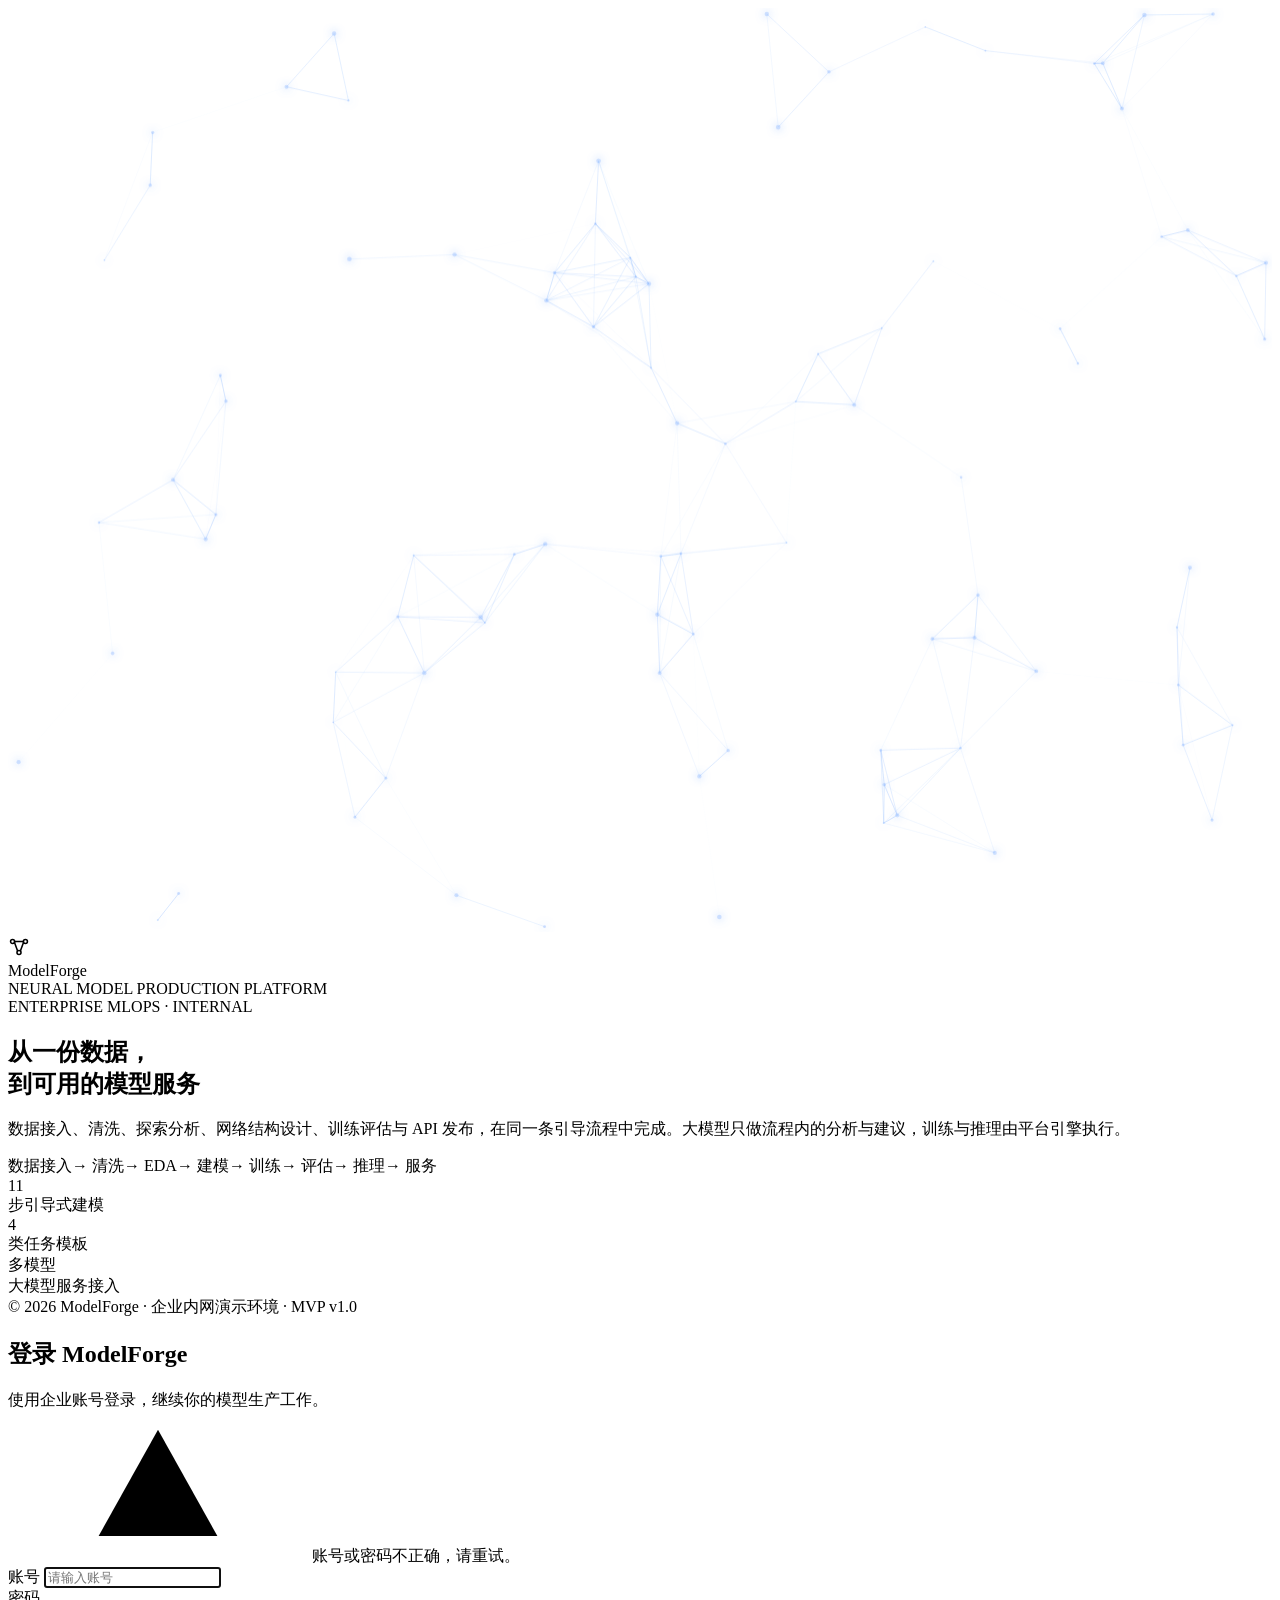
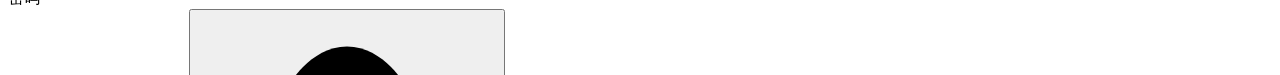
==== frontend/login.html @ 2a1d8d03 "文档按实现回填：SOP v2.0 与 Day 0–7 实测报告 - docs/SOP.md：G2 切分门已落地（split.py + 三个端点），§11 重写实现映射；   错误码对齐代码（E3003" ====
﻿<!DOCTYPE html>
<html lang="zh-CN">
<head>
<meta charset="utf-8">
<meta name="viewport" content="width=device-width, initial-scale=1">
<link rel="icon" href="data:,">
<title>登录 · ModelForge 模型生产平台</title>
<link rel="stylesheet" href="assets/styles.css?v=15">
</head>
<body>
<div class="login-page">
  <section class="login-left">
    <!-- 动态背景装饰 -->
    <div class="bg-layer">
      <canvas id="particle-canvas" aria-hidden="true"></canvas>
    </div>

    <div class="login-brand">
      <div class="mark">
        <svg width="22" height="22" viewBox="0 0 24 24" fill="none" stroke="currentColor" stroke-width="1.7" stroke-linecap="round" stroke-linejoin="round">
          <circle cx="5" cy="6" r="2.2"/><circle cx="19" cy="6" r="2.2"/><circle cx="12" cy="18" r="2.2"/>
          <path d="M7.1 7.1 10.4 16M16.9 7.1 13.6 16M7.2 6h9.6"/>
        </svg>
      </div>
      <div>
        <div class="n">ModelForge</div>
        <div class="s">NEURAL MODEL PRODUCTION PLATFORM</div>
      </div>
    </div>

    <div class="login-hero">
      <div class="eyebrow">ENTERPRISE MLOPS · INTERNAL</div>
      <h1>从一份数据，<br>到<span>可用的模型服务</span></h1>
      <p>数据接入、清洗、探索分析、网络结构设计、训练评估与 API 发布，在同一条引导流程中完成。大模型只做流程内的分析与建议，训练与推理由平台引擎执行。</p>
      <div class="login-flow">
        <span class="fi">数据接入</span><span class="fa">→</span>
        <span class="fi">清洗</span><span class="fa">→</span>
        <span class="fi">EDA</span><span class="fa">→</span>
        <span class="fi">建模</span><span class="fa">→</span>
        <span class="fi">训练</span><span class="fa">→</span>
        <span class="fi">评估</span><span class="fa">→</span>
        <span class="fi">推理</span><span class="fa">→</span>
        <span class="fi">服务</span>
      </div>
    </div>

    <div class="login-stats">
      <div><div class="sv">11</div><div class="sl">步引导式建模</div></div>
      <div><div class="sv">4</div><div class="sl">类任务模板</div></div>
      <div><div class="sv">多模型</div><div class="sl">大模型服务接入</div></div>
    </div>

    <div class="login-foot">© 2026 ModelForge · 企业内网演示环境 · MVP v1.0</div>
  </section>

  <section class="login-right">
    <div class="login-card">
      <h2>登录 ModelForge</h2>
      <div class="sub">使用企业账号登录，继续你的模型生产工作。</div>

      <div class="login-error" id="login-error">
        <svg class="icon icon-sm" aria-hidden="true"><use href="#i-alert"></use></svg>
        <span id="login-error-text">账号或密码不正确，请重试。</span>
      </div>

      <form id="login-form" autocomplete="on">
        <div class="login-field">
          <label for="login-account">账号</label>
          <input class="input" id="login-account" name="account" placeholder="请输入账号" autocomplete="username" autofocus>
        </div>
        <div class="login-field">
          <label for="login-password">密码</label>
          <div class="input-affix">
            <input class="input" id="login-password" name="password" type="password" placeholder="请输入密码" autocomplete="current-password">
            <button class="affix-btn" type="button" id="login-eye" aria-label="显示或隐藏密码">
              <svg class="icon icon-sm" aria-hidden="true"><use href="#i-eye"></use></svg>
            </button>
          </div>
        </div>
        <div class="login-row">
          <label class="check-row" style="padding:0"><input type="checkbox" id="login-remember"><span class="ct" style="font-size:11.5px">记住账号</span></label>
          <a href="javascript:void(0)" id="login-forgot">忘记密码？</a>
        </div>
        <button class="btn btn-primary btn-block login-btn" type="submit" id="login-submit">登录</button>
      </form>

      <div class="demo-box">
        <div class="dt">
          <svg class="icon icon-sm" aria-hidden="true"><use href="#i-key"></use></svg>
          演示账号
        </div>
        <div class="dd">账号 <code>admin</code> · 密码 <code>Admin@123</code><br>该账号为平台管理员。生产部署请设置 <code>NN_ADMIN_PASSWORD</code> 覆盖默认口令。</div>
      </div>

      <div class="login-legal">登录即表示你已阅读并同意平台使用规范。<br>账号与数据由平台服务端统一管理。</div>
    </div>
  </section>
</div>

<svg width="0" height="0" style="position:absolute" aria-hidden="true">
  <symbol id="i-alert" viewBox="0 0 24 24"><path d="m12 3 9.5 17H2.5L12 3Z"/><path d="M12 9v5"/><path d="M12 17.2v.1"/></symbol>
  <symbol id="i-eye" viewBox="0 0 24 24"><path d="M2.5 12S6 5.5 12 5.5 21.5 12 21.5 12 18 18.5 12 18.5 2.5 12 2.5 12Z"/><circle cx="12" cy="12" r="3"/></symbol>
  <symbol id="i-eye-off" viewBox="0 0 24 24"><path d="m3 3 18 18"/><path d="M10.6 6.2A9.8 9.8 0 0 1 12 6c6 0 9.5 6 9.5 6a17 17 0 0 1-3 3.6"/><path d="M6.2 7.5A17 17 0 0 0 2.5 12S6 18 12 18a9.7 9.7 0 0 0 4.1-.9"/><path d="M9.9 9.9a3 3 0 0 0 4.2 4.2"/></symbol>
  <symbol id="i-key" viewBox="0 0 24 24"><circle cx="8" cy="8" r="4.2"/><path d="m11 11 9 9"/><path d="m17 17 2-2"/><path d="m14 14 2-2"/></symbol>
</svg>

<script src="assets/base.js?v=15"></script>
<script src="assets/api.js?v=15"></script>
<script src="assets/login.js?v=15"></script>
<script>
(function () {
  const canvas = document.getElementById('particle-canvas');
  if (!canvas) return;
  const ctx = canvas.getContext('2d');
  const left = document.querySelector('.login-left');

  let W = 0, H = 0, dpr = Math.min(window.devicePixelRatio || 1, 2);
  let particles = [];
  const mouse = { x: null, y: null, active: false };
  const PARTICLE_COUNT = 90;
  const LINK_DIST = 150;
  const MOUSE_RADIUS = 130;

  function resize() {
    const rect = left.getBoundingClientRect();
    W = rect.width; H = rect.height;
    canvas.width = W * dpr; canvas.height = H * dpr;
    canvas.style.width = W + 'px'; canvas.style.height = H + 'px';
    ctx.setTransform(dpr, 0, 0, dpr, 0, 0);
  }

  function init() {
    particles = [];
    for (let i = 0; i < PARTICLE_COUNT; i++) {
      particles.push({
        x: Math.random() * W,
        y: Math.random() * H,
        vx: (Math.random() - 0.5) * 0.5,
        vy: (Math.random() - 0.5) * 0.5,
        r: Math.random() * 1.6 + 0.8
      });
    }
  }

  function step() {
    ctx.clearRect(0, 0, W, H);

    // 粒子 + 排斥
    for (let i = 0; i < particles.length; i++) {
      const p = particles[i];
      p.x += p.vx; p.y += p.vy;
      if (mouse.active) {
        const dx = p.x - mouse.x, dy = p.y - mouse.y;
        const d2 = dx * dx + dy * dy;
        if (d2 < MOUSE_RADIUS * MOUSE_RADIUS) {
          const d = Math.sqrt(d2) || 0.01;
          const push = (MOUSE_RADIUS - d) / MOUSE_RADIUS;
          p.vx += (dx / d) * push * 0.25;
          p.vy += (dy / d) * push * 0.25;
        }
      }
      // 阻尼
      p.vx *= 0.985; p.vy *= 0.985;
      if (Math.abs(p.vx) < 0.02) p.vx = (Math.random() - 0.5) * 0.1;
      if (Math.abs(p.vy) < 0.02) p.vy = (Math.random() - 0.5) * 0.1;
      // 边界反弹（留一点内缩）
      const pad = 6;
      if (p.x < pad) { p.x = pad; p.vx *= -1; }
      if (p.x > W - pad) { p.x = W - pad; p.vx *= -1; }
      if (p.y < pad) { p.y = pad; p.vy *= -1; }
      if (p.y > H - pad) { p.y = H - pad; p.vy *= -1; }

      ctx.beginPath();
      ctx.arc(p.x, p.y, p.r, 0, Math.PI * 2);
      ctx.fillStyle = 'rgba(200,220,255,0.9)';
      ctx.shadowColor = 'rgba(100,160,255,0.8)';
      ctx.shadowBlur = 8;
      ctx.fill();
      ctx.shadowBlur = 0;
    }

    // 连线
    ctx.lineWidth = 0.7;
    for (let i = 0; i < particles.length; i++) {
      for (let j = i + 1; j < particles.length; j++) {
        const a = particles[i], b = particles[j];
        const dx = a.x - b.x, dy = a.y - b.y;
        const d = Math.sqrt(dx * dx + dy * dy);
        if (d < LINK_DIST) {
          const alpha = (1 - d / LINK_DIST) * 0.55;
          ctx.strokeStyle = 'rgba(127,176,255,' + alpha.toFixed(3) + ')';
          ctx.beginPath();
          ctx.moveTo(a.x, a.y); ctx.lineTo(b.x, b.y);
          ctx.stroke();
        }
      }
    }

    requestAnimationFrame(step);
  }

  function onMouse(e) {
    const rect = left.getBoundingClientRect();
    mouse.x = e.clientX - rect.left;
    mouse.y = e.clientY - rect.top;
    mouse.active = true;
  }
  function onLeave() { mouse.active = false; }
  function onResize() {
    resize();
    init();
  }

  window.addEventListener('resize', onResize);
  left.addEventListener('mousemove', onMouse);
  left.addEventListener('mouseleave', onLeave);

  resize(); init(); step();
})();
</script>
</body>
</html>
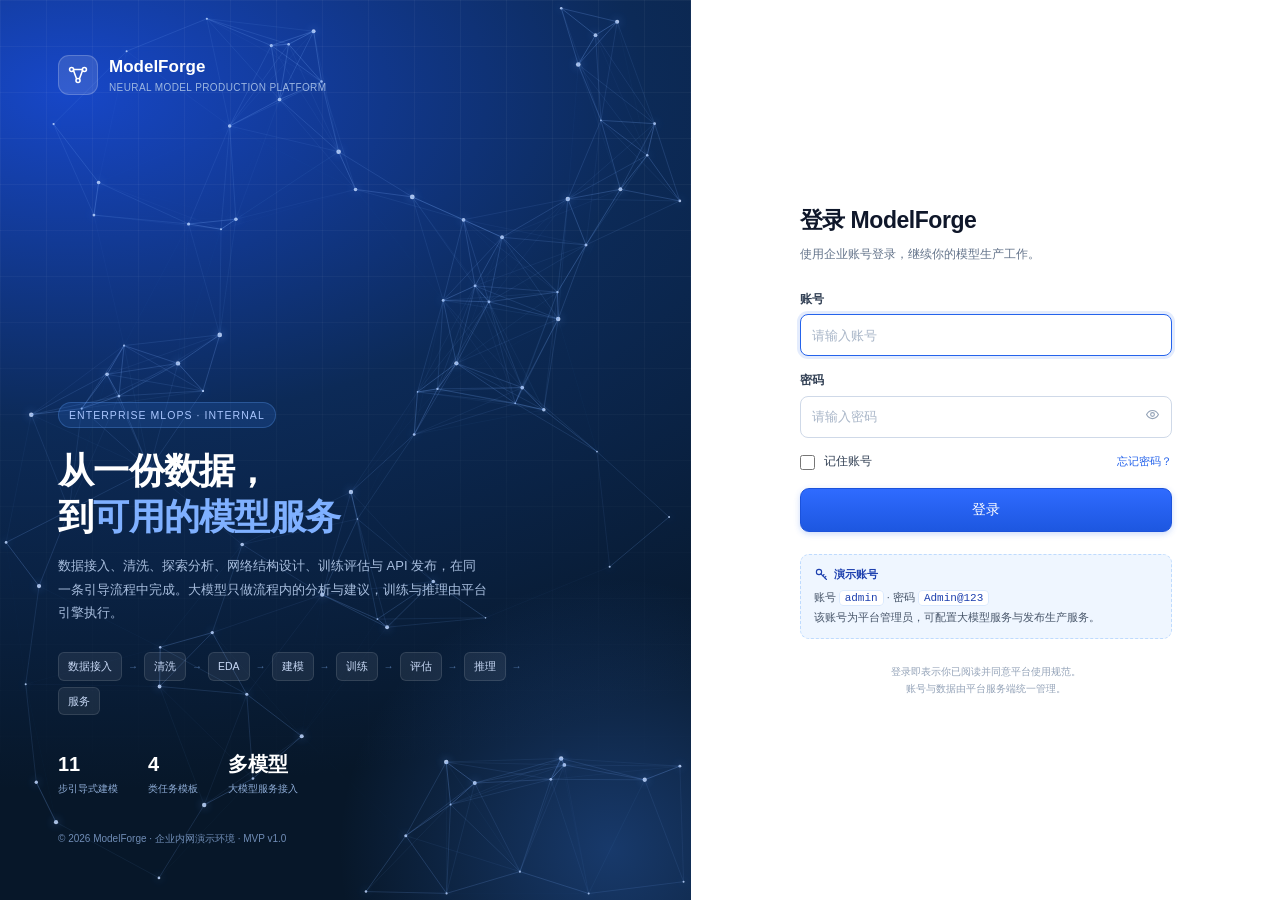
==== commit 6108916b: "ModelForge：本地模型生产平台 上传数据集 → 画像门 → 训练准入 → 切分门 → 训练 → 评估 → 发布门 → 模型包导出。 后端 FastAPI + 标准库 SQLite，前端原生 J" ====
--- a/frontend/login.html
+++ b/frontend/login.html
@@ -89,7 +89,7 @@
           <svg class="icon icon-sm" aria-hidden="true"><use href="#i-key"></use></svg>
           演示账号
         </div>
-        <div class="dd">账号 <code>admin</code> · 密码 <code>Admin@123</code><br>该账号为平台管理员。生产部署请设置 <code>NN_ADMIN_PASSWORD</code> 覆盖默认口令。</div>
+        <div class="dd">账号 <code>admin</code> · 密码 <code>Admin@123</code><br>该账号为平台管理员，可配置大模型服务与发布生产服务。</div>
       </div>
 
       <div class="login-legal">登录即表示你已阅读并同意平台使用规范。<br>账号与数据由平台服务端统一管理。</div>
--- a/frontend/assets/styles.css
+++ b/frontend/assets/styles.css
@@ -0,0 +1,959 @@
+/* =========================================================
+   ModelForge · 神经网络模型全生命周期平台
+   蓝白商务风格设计系统
+   ========================================================= */
+:root {
+  --primary: #2563eb;
+  --primary-600: #1d4ed8;
+  --primary-700: #1e40af;
+  --primary-50: #eff6ff;
+  --primary-100: #dbeafe;
+  --primary-200: #bfdbfe;
+  --navy: #0b1b33;
+  --navy-2: #102a4c;
+  --ink: #0f172a;
+  --text: #1e293b;
+  --muted: #64748b;
+  --subtle: #94a3b8;
+  --line: #e5ebf3;
+  --line-strong: #cfd9e8;
+  --bg: #f4f7fc;
+  --surface: #ffffff;
+  --surface-2: #f8fafd;
+  --success: #0f9d76;
+  --success-bg: #ecfdf5;
+  --warning: #c77a0a;
+  --warning-bg: #fffbeb;
+  --danger: #dc2626;
+  --danger-bg: #fef2f2;
+  --purple: #7c3aed;
+  --purple-bg: #f5f3ff;
+  --cyan: #0891b2;
+  --radius: 12px;
+  --radius-sm: 8px;
+  --radius-lg: 16px;
+  --shadow-sm: 0 1px 2px rgba(15, 23, 42, .04);
+  --shadow: 0 6px 20px rgba(15, 23, 42, .06);
+  --shadow-lg: 0 24px 60px rgba(15, 23, 42, .16);
+  --sidebar-w: 236px;
+  --topbar-h: 64px;
+  --mono: "SFMono-Regular", "JetBrains Mono", Consolas, "Liberation Mono", Menlo, monospace;
+}
+
+* { box-sizing: border-box; margin: 0; padding: 0; }
+html, body { height: 100%; }
+body {
+  font-family: -apple-system, BlinkMacSystemFont, "Segoe UI", "PingFang SC", "Hiragino Sans GB", "Microsoft YaHei", sans-serif;
+  background: var(--bg);
+  color: var(--text);
+  font-size: 14px;
+  line-height: 1.55;
+  -webkit-font-smoothing: antialiased;
+}
+a { color: var(--primary); text-decoration: none; }
+button, input, select, textarea { font-family: inherit; }
+button { cursor: pointer; }
+svg { display: block; }
+::selection { background: var(--primary-200); }
+::-webkit-scrollbar { width: 8px; height: 8px; }
+::-webkit-scrollbar-thumb { background: #cdd8e8; border-radius: 8px; }
+::-webkit-scrollbar-track { background: transparent; }
+
+.icon { width: 18px; height: 18px; stroke: currentColor; fill: none; stroke-width: 1.8; stroke-linecap: round; stroke-linejoin: round; flex-shrink: 0; }
+.icon-sm { width: 15px; height: 15px; }
+.icon-lg { width: 22px; height: 22px; }
+
+/* ---------- 布局 ---------- */
+.app { min-height: 100vh; }
+.sidebar {
+  position: fixed; inset: 0 auto 0 0; width: var(--sidebar-w);
+  background: #fff; border-right: 1px solid var(--line);
+  display: flex; flex-direction: column; z-index: 50;
+}
+.sidebar-brand {
+  height: var(--topbar-h); display: flex; align-items: center; gap: 10px;
+  padding: 0 18px; border-bottom: 1px solid var(--line);
+}
+.brand-mark {
+  width: 34px; height: 34px; border-radius: 9px; flex-shrink: 0;
+  background: linear-gradient(145deg, #2f6bff, #1747c8);
+  display: grid; place-items: center; color: #fff;
+  box-shadow: 0 4px 12px rgba(37, 99, 235, .3);
+}
+.brand-name { font-size: 15px; font-weight: 700; letter-spacing: -.01em; color: var(--ink); line-height: 1.2; }
+.brand-sub { font-size: 10px; color: var(--subtle); letter-spacing: .01em; }
+.org-switch {
+  margin: 12px 14px 4px; padding: 9px 10px; border: 1px solid var(--line);
+  border-radius: var(--radius-sm); display: flex; align-items: center; gap: 9px;
+  cursor: pointer; transition: .16s; background: var(--surface-2);
+}
+.org-switch:hover { border-color: var(--primary-200); background: var(--primary-50); }
+.org-avatar {
+  width: 26px; height: 26px; border-radius: 7px; background: var(--navy);
+  color: #fff; display: grid; place-items: center; font-size: 11px; font-weight: 700;
+}
+.org-name { font-size: 12px; font-weight: 600; color: var(--text); flex: 1; }
+.org-plan { font-size: 10px; color: var(--muted); }
+
+.side-nav { flex: 1; overflow-y: auto; padding: 8px 12px 12px; }
+.nav-group { margin-top: 14px; }
+.nav-group-label {
+  font-size: 10px; letter-spacing: .1em; color: var(--subtle);
+  padding: 0 10px; margin-bottom: 6px; font-weight: 600;
+}
+.nav-item {
+  display: flex; align-items: center; gap: 10px; height: 38px; padding: 0 10px;
+  border-radius: 8px; color: #475569; font-size: 13px; font-weight: 500;
+  position: relative; margin-bottom: 2px; transition: .16s;
+}
+.nav-item:hover { background: #f3f7fd; color: var(--primary-600); }
+.nav-item.active { background: var(--primary-50); color: var(--primary-600); font-weight: 600; }
+.nav-item.active::before {
+  content: ""; position: absolute; left: -12px; top: 9px; bottom: 9px;
+  width: 3px; border-radius: 0 3px 3px 0; background: var(--primary);
+}
+.nav-item .nav-badge {
+  margin-left: auto; font-size: 10px; padding: 1px 6px; border-radius: 999px;
+  background: var(--primary-100); color: var(--primary-700); font-weight: 600;
+}
+.sidebar-foot { border-top: 1px solid var(--line); padding: 12px; }
+.llm-status {
+  display: flex; align-items: center; gap: 8px; padding: 9px 10px;
+  border-radius: 8px; background: var(--surface-2); border: 1px solid var(--line);
+  margin-bottom: 10px; cursor: pointer;
+}
+.llm-status .dot { width: 7px; height: 7px; border-radius: 50%; background: var(--success); box-shadow: 0 0 0 3px rgba(15, 157, 118, .12); }
+.llm-status .label { font-size: 11px; color: var(--muted); }
+.llm-status .value { font-size: 11px; font-weight: 600; color: var(--text); margin-left: auto; }
+.user-chip { display: flex; align-items: center; gap: 9px; padding: 6px; border-radius: 8px; cursor: pointer; }
+.user-chip:hover { background: var(--surface-2); }
+.avatar {
+  width: 30px; height: 30px; border-radius: 50%; background: linear-gradient(135deg, #4f8bff, #1d4ed8);
+  color: #fff; font-size: 12px; font-weight: 600; display: grid; place-items: center;
+}
+.user-meta { flex: 1; min-width: 0; }
+.user-meta .n { font-size: 12px; font-weight: 600; color: var(--text); }
+.user-meta .r { font-size: 10px; color: var(--subtle); }
+
+.main { margin-left: var(--sidebar-w); min-height: 100vh; display: flex; flex-direction: column; }
+.topbar {
+  height: var(--topbar-h); position: sticky; top: 0; z-index: 40;
+  background: rgba(255, 255, 255, .9); backdrop-filter: blur(10px);
+  border-bottom: 1px solid var(--line);
+  display: flex; align-items: center; gap: 16px; padding: 0 26px;
+}
+.crumbs { display: flex; align-items: center; gap: 7px; font-size: 12px; color: var(--subtle); }
+.crumbs .cur { color: var(--text); font-weight: 600; }
+.crumbs .sep { color: #cbd5e1; }
+.topbar-right { margin-left: auto; display: flex; align-items: center; gap: 8px; }
+.search-box {
+  display: flex; align-items: center; gap: 8px; width: 230px; height: 34px;
+  padding: 0 10px; border: 1px solid var(--line); border-radius: 8px;
+  background: var(--surface-2); color: var(--subtle); transition: .16s;
+}
+.search-box:focus-within { border-color: var(--primary-200); background: #fff; box-shadow: 0 0 0 3px rgba(37, 99, 235, .08); }
+.search-box input { border: 0; outline: 0; background: transparent; font-size: 12px; flex: 1; color: var(--text); }
+.search-box kbd {
+  font-family: inherit; font-size: 10px; border: 1px solid var(--line-strong);
+  padding: 1px 5px; border-radius: 4px; color: var(--subtle); background: #fff;
+}
+.icon-btn {
+  width: 34px; height: 34px; border-radius: 8px; border: 1px solid transparent;
+  background: transparent; color: var(--muted); display: grid; place-items: center; position: relative;
+  transition: .16s;
+}
+.icon-btn:hover { background: var(--primary-50); color: var(--primary-600); }
+.icon-btn .dot-red { position: absolute; top: 7px; right: 8px; width: 6px; height: 6px; border-radius: 50%; background: var(--danger); border: 1.5px solid #fff; }
+.btn-ai {
+  display: inline-flex; align-items: center; gap: 6px; height: 34px; padding: 0 12px;
+  border: 1px solid var(--primary-200); background: linear-gradient(180deg, #f5f9ff, #eef5ff);
+  color: var(--primary-600); border-radius: 8px; font-size: 12px; font-weight: 600;
+}
+.btn-ai:hover { background: var(--primary-50); border-color: var(--primary); }
+.top-user { display: flex; align-items: center; gap: 8px; padding-left: 10px; margin-left: 4px; border-left: 1px solid var(--line); cursor: pointer; }
+.top-user .avatar { width: 30px; height: 30px; }
+
+.content { padding: 26px 30px 54px; max-width: 1520px; width: 100%; margin: 0 auto; flex: 1; }
+.page-head { display: flex; align-items: flex-start; gap: 16px; margin-bottom: 22px; }
+.page-head h1 { font-size: 24px; font-weight: 700; letter-spacing: -.02em; color: var(--ink); line-height: 1.3; }
+.page-head p { font-size: 13px; color: var(--muted); margin-top: 4px; }
+.page-head .actions { margin-left: auto; display: flex; gap: 9px; flex-wrap: wrap; justify-content: flex-end; }
+.section-title { font-size: 15px; font-weight: 700; color: var(--ink); display: flex; align-items: center; gap: 8px; }
+.section-sub { font-size: 12px; color: var(--muted); margin-top: 2px; }
+.muted { color: var(--muted); }
+.small { font-size: 12px; }
+.tiny { font-size: 11px; }
+.mono { font-family: var(--mono); }
+.nowrap { white-space: nowrap; }
+.flex { display: flex; }
+.items-center { align-items: center; }
+.gap-6 { gap: 6px; } .gap-8 { gap: 8px; } .gap-10 { gap: 10px; } .gap-12 { gap: 12px; }
+.ml-auto { margin-left: auto; }
+.mt-8 { margin-top: 8px; } .mt-12 { margin-top: 12px; } .mt-16 { margin-top: 16px; } .mt-20 { margin-top: 20px; } .mt-24 { margin-top: 24px; }
+.grid { display: grid; gap: 18px; }
+.grid-4 { grid-template-columns: repeat(4, minmax(0, 1fr)); }
+.grid-3 { grid-template-columns: repeat(3, minmax(0, 1fr)); }
+.grid-2 { grid-template-columns: repeat(2, minmax(0, 1fr)); }
+.grid-2-1 { grid-template-columns: 1.65fr 1fr; }
+.hr { height: 1px; background: var(--line); margin: 18px 0; border: 0; }
+
+/* ---------- 按钮 ---------- */
+.btn {
+  height: 36px; padding: 0 14px; border-radius: 8px; border: 1px solid var(--line-strong);
+  background: #fff; color: var(--text); font-size: 13px; font-weight: 500;
+  display: inline-flex; align-items: center; justify-content: center; gap: 7px;
+  transition: .16s; white-space: nowrap; text-decoration: none;
+}
+.btn:hover { border-color: #b9c8dd; background: #fbfdff; color: var(--primary-600); }
+.btn:active { transform: translateY(1px); }
+.btn-primary {
+  background: linear-gradient(180deg, #2f6bff, #1d57e0); border-color: #1b52db; color: #fff;
+  box-shadow: 0 2px 6px rgba(37, 99, 235, .24);
+}
+.btn-primary:hover { background: linear-gradient(180deg, #4379ff, #1f5ce8); color: #fff; border-color: #1b52db; }
+.btn-dark { background: var(--navy); border-color: var(--navy); color: #fff; }
+.btn-dark:hover { background: var(--navy-2); color: #fff; }
+.btn-ghost { border-color: transparent; background: transparent; color: var(--muted); }
+.btn-ghost:hover { background: var(--primary-50); color: var(--primary-600); }
+.btn-soft { background: var(--primary-50); border-color: var(--primary-100); color: var(--primary-700); }
+.btn-soft:hover { background: var(--primary-100); border-color: var(--primary-200); color: var(--primary-700); }
+.btn-danger { background: #fff; border-color: #fecaca; color: var(--danger); }
+.btn-danger:hover { background: var(--danger-bg); border-color: #fca5a5; color: var(--danger); }
+.btn-sm { height: 30px; padding: 0 10px; font-size: 12px; border-radius: 7px; gap: 5px; }
+.btn-lg { height: 44px; padding: 0 22px; font-size: 14px; border-radius: 9px; }
+.btn-block { width: 100%; }
+.btn[disabled], .btn.disabled { opacity: .45; cursor: not-allowed; pointer-events: none; }
+.btn-link { border: 0; background: none; color: var(--primary-600); font-size: 13px; font-weight: 500; display: inline-flex; align-items: center; gap: 4px; padding: 0; }
+.btn-link:hover { color: var(--primary-700); text-decoration: underline; }
+.btn-icon-only { width: 32px; padding: 0; }
+
+/* ---------- 卡片 ---------- */
+.card {
+  background: var(--surface); border: 1px solid var(--line);
+  border-radius: var(--radius); box-shadow: var(--shadow-sm);
+}
+.card-pad { padding: 20px; }
+.card-head { display: flex; align-items: flex-start; gap: 12px; padding: 18px 20px 0; }
+.card-head .actions { margin-left: auto; display: flex; gap: 6px; align-items: center; }
+.card-body { padding: 16px 20px 20px; }
+.card-hover { transition: .18s; }
+.card-hover:hover { border-color: var(--primary-200); box-shadow: var(--shadow); transform: translateY(-1px); }
+.card-accent { border-top: 3px solid var(--primary); }
+
+/* ---------- 统计卡 ---------- */
+.stat-card { padding: 18px 18px 14px; position: relative; overflow: hidden; }
+.stat-top { display: flex; align-items: center; gap: 10px; }
+.stat-icon {
+  width: 34px; height: 34px; border-radius: 9px; display: grid; place-items: center;
+  background: var(--primary-50); color: var(--primary-600);
+}
+.stat-icon.green { background: var(--success-bg); color: var(--success); }
+.stat-icon.purple { background: var(--purple-bg); color: var(--purple); }
+.stat-icon.amber { background: var(--warning-bg); color: var(--warning); }
+.stat-label { font-size: 12px; color: var(--muted); }
+.stat-value { font-size: 27px; font-weight: 700; letter-spacing: -.02em; color: var(--ink); margin-top: 10px; line-height: 1.1; }
+.stat-value small { font-size: 12px; font-weight: 500; color: var(--subtle); margin-left: 3px; }
+.stat-foot { display: flex; align-items: flex-end; justify-content: space-between; margin-top: 8px; gap: 10px; }
+.stat-delta { font-size: 11px; font-weight: 600; display: inline-flex; align-items: center; gap: 3px; color: var(--success); }
+.stat-delta.down { color: var(--danger); }
+.stat-delta .muted { font-weight: 400; margin-left: 3px; }
+.sparkline { width: 92px; height: 36px; }
+
+/* ---------- 徽标与胶囊 ---------- */
+.pill {
+  display: inline-flex; align-items: center; gap: 5px; height: 22px; padding: 0 8px;
+  border-radius: 999px; font-size: 11px; font-weight: 600; white-space: nowrap;
+}
+.pill .pdot { width: 5px; height: 5px; border-radius: 50%; background: currentColor; }
+.pill-info { background: var(--primary-50); color: var(--primary-700); }
+.pill-success { background: var(--success-bg); color: #047857; }
+.pill-warn { background: var(--warning-bg); color: #a16207; }
+.pill-danger { background: var(--danger-bg); color: #b91c1c; }
+.pill-muted { background: #f1f5f9; color: var(--muted); }
+.pill-purple { background: var(--purple-bg); color: #6d28d9; }
+.tag {
+  display: inline-flex; align-items: center; gap: 4px; padding: 2px 7px; border-radius: 5px;
+  background: var(--surface-2); border: 1px solid var(--line); font-size: 11px; color: var(--muted);
+}
+.tag-blue { background: var(--primary-50); border-color: var(--primary-100); color: var(--primary-700); }
+.badge-ai {
+  display: inline-flex; align-items: center; gap: 4px; padding: 2px 7px; border-radius: 5px;
+  background: linear-gradient(90deg, #eef4ff, #f5f0ff); border: 1px solid #dbe4ff;
+  color: #4f46e5; font-size: 10px; font-weight: 600;
+}
+.badge-dot { width: 6px; height: 6px; border-radius: 50%; background: var(--success); flex-shrink: 0; }
+.badge-dot.warn { background: var(--warning); }
+.badge-dot.gray { background: var(--subtle); }
+.badge-dot.red { background: var(--danger); }
+
+/* ---------- 表格 ---------- */
+.table-wrap { overflow-x: auto; border-radius: 0 0 var(--radius) var(--radius); }
+table.tbl { width: 100%; border-collapse: collapse; font-size: 13px; }
+.tbl thead th {
+  text-align: left; font-size: 11px; font-weight: 600; color: var(--muted);
+  background: var(--surface-2); padding: 11px 16px; border-top: 1px solid var(--line);
+  border-bottom: 1px solid var(--line); white-space: nowrap;
+}
+.tbl tbody td { padding: 13px 16px; border-bottom: 1px solid #eef2f8; color: #334155; vertical-align: middle; }
+.tbl tbody tr:last-child td { border-bottom: 0; }
+.tbl tbody tr { transition: .14s; }
+.tbl tbody tr:hover { background: #f8fbff; }
+.tbl .cell-main { font-weight: 600; color: var(--ink); }
+.tbl .cell-sub { font-size: 11px; color: var(--subtle); margin-top: 2px; }
+.tbl .num { font-variant-numeric: tabular-nums; }
+.tbl-actions { display: flex; gap: 4px; align-items: center; }
+.tbl-empty { padding: 44px; text-align: center; color: var(--muted); }
+
+/* ---------- 表单 ---------- */
+.form-grid { display: grid; grid-template-columns: repeat(2, minmax(0, 1fr)); gap: 16px 18px; }
+.form-grid.cols-3 { grid-template-columns: repeat(3, minmax(0, 1fr)); }
+.field { display: flex; flex-direction: column; gap: 6px; }
+.field.full { grid-column: 1 / -1; }
+.field > label { font-size: 12px; font-weight: 600; color: #334155; }
+.field .req { color: var(--danger); margin-left: 2px; }
+.field .hint { font-size: 11px; color: var(--subtle); line-height: 1.5; }
+.input, .select, .textarea {
+  width: 100%; height: 38px; border: 1px solid var(--line-strong); border-radius: 8px;
+  padding: 0 11px; font-size: 13px; color: var(--text); background: #fff;
+  outline: none; transition: .16s;
+}
+.textarea { height: auto; min-height: 90px; padding: 9px 11px; resize: vertical; line-height: 1.6; }
+.input::placeholder, .textarea::placeholder { color: #a9b6c8; }
+.input:focus, .select:focus, .textarea:focus {
+  border-color: var(--primary); box-shadow: 0 0 0 3px rgba(37, 99, 235, .12);
+}
+.input.error, .select.error { border-color: var(--danger); box-shadow: 0 0 0 3px rgba(220, 38, 38, .08); }
+.input[disabled], .select[disabled] { background: #f8fafc; color: var(--subtle); cursor: not-allowed; }
+.select {
+  appearance: none;
+  background-image: url("data:image/svg+xml,%3Csvg xmlns='http://www.w3.org/2000/svg' width='16' height='16' viewBox='0 0 24 24' fill='none' stroke='%2364748b' stroke-width='2' stroke-linecap='round' stroke-linejoin='round'%3E%3Cpolyline points='6 9 12 15 18 9'/%3E%3C/svg%3E");
+  background-repeat: no-repeat; background-position: right 10px center; padding-right: 30px;
+}
+.input-group { display: flex; align-items: center; gap: 0; }
+.input-group .input { border-radius: 8px 0 0 8px; }
+.input-group .btn { border-radius: 0 8px 8px 0; border-left: 0; height: 38px; }
+.input-affix { position: relative; }
+.input-affix .input { padding-right: 36px; }
+.input-affix .affix-btn {
+  position: absolute; right: 5px; top: 5px; width: 28px; height: 28px; border: 0;
+  background: transparent; color: var(--subtle); border-radius: 6px; display: grid; place-items: center;
+}
+.input-affix .affix-btn:hover { background: var(--surface-2); color: var(--primary-600); }
+.check-row { display: flex; align-items: flex-start; gap: 9px; cursor: pointer; padding: 2px 0; }
+.check-row input[type="checkbox"], .check-row input[type="radio"] {
+  width: 15px; height: 15px; margin-top: 2px; accent-color: var(--primary); cursor: pointer; flex-shrink: 0;
+}
+.check-row .ct { font-size: 12px; color: #334155; line-height: 1.5; }
+.check-row .ct small { display: block; color: var(--subtle); font-size: 11px; }
+.switch { position: relative; width: 36px; height: 20px; flex-shrink: 0; display: inline-block; }
+.switch input { opacity: 0; width: 0; height: 0; }
+.switch .slider {
+  position: absolute; inset: 0; background: #cbd5e1; border-radius: 99px; transition: .2s;
+}
+.switch .slider::before {
+  content: ""; position: absolute; width: 14px; height: 14px; border-radius: 50%;
+  left: 3px; top: 3px; background: #fff; transition: .2s; box-shadow: 0 1px 3px rgba(0,0,0,.2);
+}
+.switch input:checked + .slider { background: var(--primary); }
+.switch input:checked + .slider::before { transform: translateX(16px); }
+
+/* ---------- 标签页 ---------- */
+.tabs { display: flex; gap: 2px; border-bottom: 1px solid var(--line); padding: 0 4px; }
+.tab {
+  padding: 11px 14px; font-size: 13px; color: var(--muted); border-bottom: 2px solid transparent;
+  margin-bottom: -1px; font-weight: 500; cursor: pointer; white-space: nowrap;
+}
+.tab:hover { color: var(--primary-600); }
+.tab.active { color: var(--primary-700); border-bottom-color: var(--primary); font-weight: 600; }
+.segmented { display: inline-flex; padding: 3px; background: #eef2f8; border-radius: 8px; gap: 2px; }
+.segmented button {
+  height: 28px; padding: 0 12px; border: 0; background: transparent; border-radius: 6px;
+  font-size: 12px; color: var(--muted); font-weight: 500;
+}
+.segmented button.active { background: #fff; color: var(--primary-700); font-weight: 600; box-shadow: var(--shadow-sm); }
+
+/* ---------- 进度 ---------- */
+.bar { height: 6px; border-radius: 99px; background: #e8eef7; overflow: hidden; }
+.bar > span { display: block; height: 100%; border-radius: 99px; background: linear-gradient(90deg, #3b82f6, #2563eb); transition: width .4s ease; }
+.bar.success > span { background: linear-gradient(90deg, #34d399, #0f9d76); }
+.bar.warn > span { background: linear-gradient(90deg, #fbbf24, #f59e0b); }
+.progress-lg { height: 8px; }
+.ring-wrap { position: relative; display: inline-grid; place-items: center; }
+.ring-wrap svg { transform: rotate(-90deg); }
+.ring-center { position: absolute; text-align: center; }
+.ring-center .v { font-size: 18px; font-weight: 700; color: var(--ink); line-height: 1.1; }
+.ring-center .l { font-size: 9px; color: var(--subtle); }
+
+/* ---------- 提示条 ---------- */
+.notice {
+  display: flex; align-items: flex-start; gap: 10px; padding: 12px 14px;
+  border-radius: 9px; font-size: 12px; line-height: 1.6;
+  background: var(--primary-50); border: 1px solid var(--primary-100); color: #1e40af;
+}
+.notice.warn { background: var(--warning-bg); border-color: #fde68a; color: #92400e; }
+.notice.success { background: var(--success-bg); border-color: #a7f3d0; color: #047857; }
+.notice.danger { background: var(--danger-bg); border-color: #fecaca; color: #b91c1c; }
+.advice-tips { margin: 8px 0 0; padding-left: 18px; font-size: 12.5px; line-height: 1.7; }
+.advice-tips li { margin-bottom: 2px; }
+#tr-advice .tag { flex-shrink: 0; }
+.notice .icon { margin-top: 1px; }
+.notice strong { font-weight: 600; }
+.ai-insight {
+  border: 1px solid #dbe4ff; border-radius: 10px; padding: 13px 15px;
+  background: linear-gradient(135deg, #f7faff 0%, #fbf8ff 100%);
+}
+.ai-insight .head { display: flex; align-items: center; gap: 7px; font-size: 12px; font-weight: 700; color: #4338ca; margin-bottom: 6px; }
+.ai-insight p { font-size: 12px; color: #475569; line-height: 1.65; }
+.ai-insight ul { margin: 6px 0 0 16px; font-size: 12px; color: #475569; line-height: 1.7; }
+
+/* ---------- 图表 ---------- */
+.chart { width: 100%; position: relative; }
+.chart svg { width: 100%; overflow: visible; }
+.chart-legend { display: flex; gap: 14px; flex-wrap: wrap; margin-top: 8px; }
+.legend-item { display: inline-flex; align-items: center; gap: 5px; font-size: 11px; color: var(--muted); }
+.legend-item i { width: 8px; height: 8px; border-radius: 2px; display: inline-block; }
+.chart-empty { height: 100%; display: grid; place-items: center; color: var(--subtle); font-size: 12px; }
+.heatmap { display: grid; gap: 2px; font-size: 10px; }
+.heat-cell { aspect-ratio: 1.9 / 1; display: grid; place-items: center; border-radius: 3px; color: #fff; font-variant-numeric: tabular-nums; }
+.heat-labels { display: grid; gap: 2px; font-size: 10px; color: var(--muted); }
+.cm-grid { display: grid; grid-template-columns: 88px repeat(2, 1fr); gap: 4px; align-items: stretch; }
+.cm-cell { border-radius: 6px; padding: 12px 6px; text-align: center; font-weight: 600; }
+.cm-head { font-size: 11px; color: var(--muted); display: grid; place-items: center; padding: 4px; }
+
+/* ---------- 代码 / 日志 ---------- */
+.code-block {
+  background: #0b1b33; color: #d6e4ff; border-radius: 9px; padding: 13px 15px;
+  font-family: var(--mono); font-size: 11.5px; line-height: 1.7; overflow-x: auto; position: relative;
+}
+.code-block .c-key { color: #7dd3fc; }
+.code-block .c-str { color: #86efac; }
+.code-block .c-com { color: #64748b; }
+.code-block .copy-btn {
+  position: absolute; top: 7px; right: 7px; border: 1px solid rgba(255,255,255,.15);
+  background: rgba(255,255,255,.06); color: #cbd5e1; border-radius: 5px; font-size: 10px;
+  padding: 3px 7px; display: inline-flex; align-items: center; gap: 4px;
+}
+.console {
+  background: #081426; color: #b9d2f6; border-radius: 9px; padding: 12px 14px;
+  font-family: var(--mono); font-size: 11px; line-height: 1.8; height: 180px;
+  overflow-y: auto;
+}
+.console .ln { white-space: pre-wrap; word-break: break-all; }
+.console .t { color: #5b7ba8; margin-right: 6px; }
+.console .ok { color: #6ee7b7; }
+.console .hi { color: #93c5fd; }
+.console .warn { color: #fcd34d; }
+
+/* ---------- 空状态 ---------- */
+.empty {
+  padding: 50px 24px; text-align: center; display: flex; flex-direction: column; align-items: center; gap: 10px;
+}
+.empty .ico { width: 48px; height: 48px; border-radius: 12px; background: var(--primary-50); color: var(--primary-600); display: grid; place-items: center; }
+.empty h4 { font-size: 14px; color: var(--text); }
+.empty p { font-size: 12px; color: var(--muted); max-width: 320px; }
+
+/* ---------- 模态 / Toast ---------- */
+.modal-mask {
+  position: fixed; inset: 0; background: rgba(10, 22, 40, .45); backdrop-filter: blur(3px);
+  z-index: 200; display: grid; place-items: center; padding: 20px;
+  animation: fadeIn .16s ease;
+}
+.modal {
+  width: 540px; max-width: 100%; max-height: 90vh; overflow-y: auto;
+  background: #fff; border-radius: 14px; box-shadow: var(--shadow-lg);
+  animation: popIn .2s ease;
+}
+.modal.wide { width: 760px; }
+.modal.slim { width: 440px; }
+.modal-head { padding: 20px 22px 14px; display: flex; align-items: flex-start; gap: 12px; }
+.modal-head h3 { font-size: 16px; font-weight: 700; color: var(--ink); }
+.modal-head p { font-size: 12px; color: var(--muted); margin-top: 3px; }
+.modal-head .x { margin-left: auto; }
+.modal-body { padding: 4px 22px 20px; }
+.modal-foot { padding: 14px 22px; border-top: 1px solid var(--line); display: flex; justify-content: flex-end; gap: 9px; background: var(--surface-2); border-radius: 0 0 14px 14px; }
+.toast-wrap { position: fixed; top: 20px; right: 22px; z-index: 300; display: flex; flex-direction: column; gap: 8px; }
+.toast {
+  display: flex; align-items: flex-start; gap: 9px; min-width: 260px; max-width: 380px;
+  background: #fff; border: 1px solid var(--line); border-left: 3px solid var(--primary);
+  border-radius: 9px; padding: 11px 13px; box-shadow: var(--shadow-lg);
+  animation: slideIn .22s ease; font-size: 12px; color: var(--text);
+}
+.toast.success { border-left-color: var(--success); }
+.toast.warn { border-left-color: var(--warning); }
+.toast.error { border-left-color: var(--danger); }
+.toast .ico { color: var(--primary); margin-top: 1px; }
+.toast.success .ico { color: var(--success); }
+.toast.warn .ico { color: var(--warning); }
+.toast.error .ico { color: var(--danger); }
+.toast .tx { flex: 1; line-height: 1.5; }
+.toast .tx b { display: block; font-size: 12px; color: var(--ink); margin-bottom: 1px; }
+.toast .x { color: var(--subtle); }
+
+/* ---------- 下拉菜单 ---------- */
+.menu {
+  position: absolute; z-index: 150; background: #fff; border: 1px solid var(--line);
+  border-radius: 9px; box-shadow: var(--shadow-lg); padding: 5px; min-width: 170px;
+  animation: popIn .14s ease;
+}
+.menu-item {
+  display: flex; align-items: center; gap: 9px; padding: 8px 10px; border-radius: 6px;
+  font-size: 12px; color: var(--text); cursor: pointer;
+}
+.menu-item:hover { background: var(--primary-50); color: var(--primary-700); }
+.menu-item.danger { color: var(--danger); }
+.menu-item.danger:hover { background: var(--danger-bg); }
+.menu-sep { height: 1px; background: var(--line); margin: 4px; }
+
+/* ---------- 数据资产 ---------- */
+.upload-box {
+  border: 1.5px dashed var(--line-strong); border-radius: 10px; padding: 28px 20px;
+  text-align: center; background: var(--surface-2); cursor: pointer; transition: .18s;
+}
+.upload-box:hover, .upload-box.drag {
+  border-color: var(--primary); background: var(--primary-50);
+}
+.upload-box .up-ico {
+  width: 44px; height: 44px; border-radius: 11px; background: #fff; border: 1px solid var(--line);
+  display: grid; place-items: center; margin: 0 auto 10px; color: var(--primary-600);
+}
+.upload-box h4 { font-size: 13px; color: var(--text); }
+.upload-box p { font-size: 11px; color: var(--subtle); margin-top: 4px; }
+.dataset-title { display: flex; align-items: center; gap: 10px; }
+.ds-ico { width: 34px; height: 34px; border-radius: 9px; display: grid; place-items: center; background: var(--primary-50); color: var(--primary-600); }
+.ds-ico.image { background: var(--purple-bg); color: var(--purple); }
+.ds-ico.text { background: var(--success-bg); color: var(--success); }
+.ds-ico.reg { background: var(--warning-bg); color: var(--warning); }
+.preview-table td, .preview-table th { font-size: 11.5px; padding: 8px 10px; }
+.preview-table .null { color: #cbd5e1; font-style: italic; }
+
+.kv-list { display: flex; flex-direction: column; gap: 9px; }
+.kv-row { display: flex; align-items: flex-start; justify-content: space-between; gap: 12px; font-size: 12px; }
+.kv-row .k { color: var(--muted); }
+.kv-row .v { font-weight: 600; color: var(--text); text-align: right; }
+
+/* ---------- 解析方案中心 ---------- */
+.ai-verdict {
+  background: var(--primary-50); border: 1px solid #dbeafe;
+  border-radius: 10px; padding: 14px 16px; color: #1e3a8a;
+}
+.ai-verdict .icon { color: var(--primary-600); }
+.kv-chip {
+  display: inline-block; margin: 2px 0 2px 5px; padding: 1px 7px;
+  background: #fff; border: 1px solid var(--line); border-radius: 5px;
+  font-size: 11px; color: var(--text); font-weight: 500;
+}
+.plan-list { display: flex; flex-direction: column; gap: 9px; margin-top: 10px; }
+.plan-row {
+  display: flex; align-items: flex-start; gap: 11px; padding: 12px 14px;
+  background: #fff; border: 1px solid var(--line); border-radius: 10px;
+  cursor: pointer; transition: border-color .15s, background .15s;
+}
+.plan-row:hover { border-color: var(--primary-300, #93c5fd); background: #fbfdff; }
+.plan-row input[type="radio"] { margin-top: 2px; accent-color: var(--primary-600); flex: none; }
+.plan-row:has(input:checked) { border-color: var(--primary-600); background: var(--primary-50); }
+.plan-main { flex: 1; min-width: 0; }
+.plan-name { font-size: 13px; font-weight: 600; color: var(--text); }
+.code-view {
+  min-height: 260px; font-size: 11.5px; line-height: 1.65;
+  white-space: pre; overflow: auto; tab-size: 4;
+}
+.ai-switch {
+  margin-top: 12px; padding: 11px 14px;
+  background: var(--primary-50); border: 1px solid #dbeafe; border-radius: 10px;
+}
+.ai-switch .ct { display: flex; align-items: center; gap: 5px; font-weight: 600; color: var(--primary-700, #1d4ed8); }
+.ai-switch .ct .icon { color: var(--primary-600); flex: none; }
+.ai-switch .ct small { font-weight: 400; color: var(--muted); margin-top: 4px; }
+.ai-steps {
+  margin-top: 12px; padding: 12px 14px;
+  background: #fff; border: 1px solid var(--line); border-left: 3px solid var(--primary-600);
+  border-radius: 8px;
+}
+.ai-steps ol { margin: 0; padding-left: 18px; }
+.ai-steps li { font-size: 12px; color: var(--text); line-height: 1.75; }
+
+/* ---------- 向导 ---------- */
+.wizard {
+  display: grid; grid-template-columns: 242px minmax(0, 1fr);
+  background: #fff; border: 1px solid var(--line); border-radius: 14px;
+  overflow: hidden; min-height: 620px; box-shadow: var(--shadow-sm);
+}
+.wizard-rail { background: #f8fafd; border-right: 1px solid var(--line); padding: 18px 12px; }
+.wiz-top { padding: 0 8px 14px; border-bottom: 1px solid var(--line); margin-bottom: 14px; }
+.wiz-top .t { font-size: 12px; font-weight: 700; color: var(--ink); }
+.wiz-top .s { font-size: 10px; color: var(--subtle); margin-top: 2px; }
+.wiz-progress { display: flex; align-items: center; gap: 8px; margin-top: 9px; }
+.wiz-progress .bar { flex: 1; height: 4px; }
+.wiz-progress .n { font-size: 10px; color: var(--muted); font-weight: 600; }
+.wiz-group { margin-bottom: 14px; }
+.wiz-group-label { font-size: 9.5px; letter-spacing: .1em; color: #9aa9bd; font-weight: 700; padding: 0 8px; margin-bottom: 5px; }
+.wiz-step {
+  display: flex; align-items: center; gap: 9px; padding: 7px 8px; border-radius: 7px;
+  color: var(--muted); font-size: 12px; cursor: pointer; transition: .15s; position: relative;
+}
+.wiz-step:hover { background: #f0f5fc; color: var(--primary-600); }
+.wiz-step .dot {
+  width: 21px; height: 21px; border-radius: 50%; border: 1px solid var(--line-strong);
+  background: #fff; display: grid; place-items: center; font-size: 10px; font-weight: 600;
+  color: var(--muted); flex-shrink: 0;
+}
+.wiz-step.done { color: #475569; }
+.wiz-step.done .dot { background: var(--primary-50); border-color: var(--primary-200); color: var(--primary-600); }
+.wiz-step.active { background: var(--primary-50); color: var(--primary-700); font-weight: 600; }
+.wiz-step.active .dot { background: var(--primary); border-color: var(--primary); color: #fff; box-shadow: 0 0 0 3px rgba(37, 99, 235, .14); }
+.wiz-step.locked { opacity: .55; cursor: not-allowed; }
+.wiz-step .sub { font-size: 9.5px; color: var(--subtle); display: block; margin-top: 1px; }
+.wiz-main { display: flex; flex-direction: column; min-width: 0; }
+.wiz-head { padding: 20px 26px 14px; border-bottom: 1px solid var(--line); display: flex; align-items: flex-start; gap: 14px; }
+.wiz-head .idx { font-size: 10px; color: var(--primary-600); font-weight: 700; letter-spacing: .06em; margin-bottom: 3px; }
+.wiz-head h2 { font-size: 18px; font-weight: 700; color: var(--ink); letter-spacing: -.01em; }
+.wiz-head p { font-size: 12px; color: var(--muted); margin-top: 3px; max-width: 680px; }
+.wiz-head .actions { margin-left: auto; display: flex; gap: 7px; }
+.wiz-body { padding: 22px 26px 28px; flex: 1; overflow-y: auto; }
+.wiz-foot {
+  padding: 13px 26px; border-top: 1px solid var(--line); background: var(--surface-2);
+  display: flex; align-items: center; gap: 10px;
+}
+.wiz-foot .foot-note { font-size: 11px; color: var(--subtle); }
+.wiz-foot .actions { margin-left: auto; display: flex; gap: 9px; }
+.wiz-section-title { font-size: 13px; font-weight: 700; color: var(--ink); margin-bottom: 10px; display: flex; align-items: center; gap: 8px; }
+.wiz-section-title .num {
+  width: 20px; height: 20px; border-radius: 6px; background: var(--primary-50); color: var(--primary-600);
+  display: grid; place-items: center; font-size: 10px;
+}
+
+.choice-grid { display: grid; grid-template-columns: repeat(3, minmax(0, 1fr)); gap: 11px; }
+.choice-card {
+  border: 1px solid var(--line); border-radius: 10px; padding: 14px; cursor: pointer;
+  transition: .16s; position: relative; background: #fff;
+}
+.choice-card:hover { border-color: var(--primary-200); background: #fbfdff; }
+.choice-card.selected { border-color: var(--primary); background: var(--primary-50); box-shadow: 0 0 0 1px var(--primary) inset; }
+.choice-card .cc-ico { width: 32px; height: 32px; border-radius: 8px; background: var(--surface-2); color: var(--primary-600); display: grid; place-items: center; margin-bottom: 9px; }
+.choice-card.selected .cc-ico { background: #fff; }
+.choice-card h4 { font-size: 13px; font-weight: 600; color: var(--ink); }
+.choice-card p { font-size: 11px; color: var(--muted); margin-top: 3px; line-height: 1.5; }
+.choice-card .tick {
+  position: absolute; top: 10px; right: 10px; width: 16px; height: 16px; border-radius: 50%;
+  background: var(--primary); color: #fff; display: none; place-items: center;
+}
+.choice-card.selected .tick { display: grid; }
+.radio-cards { display: grid; grid-template-columns: repeat(4, minmax(0, 1fr)); gap: 8px; }
+.radio-card {
+  border: 1px solid var(--line); border-radius: 8px; padding: 10px; text-align: center; cursor: pointer;
+  font-size: 12px; color: var(--text); transition: .15s;
+}
+.radio-card:hover { border-color: var(--primary-200); }
+.radio-card.selected { border-color: var(--primary); background: var(--primary-50); color: var(--primary-700); font-weight: 600; }
+
+.step-summary { display: grid; grid-template-columns: repeat(4, minmax(0, 1fr)); gap: 10px; }
+.mini-stat { background: var(--surface-2); border: 1px solid var(--line); border-radius: 9px; padding: 11px 13px; }
+.mini-stat .l { font-size: 10.5px; color: var(--muted); }
+.mini-stat .v { font-size: 18px; font-weight: 700; color: var(--ink); margin-top: 2px; line-height: 1.2; }
+.mini-stat .v small { font-size: 10px; font-weight: 500; color: var(--subtle); }
+
+.layer-list { display: flex; flex-direction: column; gap: 7px; }
+.layer-row {
+  display: grid; grid-template-columns: 26px minmax(0, 1fr) 92px 108px 30px;
+  gap: 8px; align-items: center; padding: 8px 10px; border: 1px solid var(--line);
+  border-radius: 8px; background: #fff;
+}
+.layer-row .handle { color: #c3cfdf; display: grid; place-items: center; cursor: grab; }
+.layer-row .lname { font-size: 12px; font-weight: 600; color: var(--ink); }
+.layer-row .lsub { font-size: 10px; color: var(--subtle); }
+.layer-row .input, .layer-row .select { height: 30px; font-size: 11.5px; }
+.layer-row .del { border: 0; background: transparent; color: var(--subtle); display: grid; place-items: center; border-radius: 5px; width: 26px; height: 26px; }
+.layer-row .del:hover { background: var(--danger-bg); color: var(--danger); }
+.arch-canvas {
+  background: #f8fbff; border: 1px solid var(--line); border-radius: 10px;
+  padding: 20px 16px; display: flex; align-items: stretch; justify-content: center;
+  gap: 6px; overflow-x: auto;
+}
+.arch-block {
+  background: #fff; border: 1px solid var(--primary-200); border-radius: 8px;
+  padding: 9px 10px; width: 104px; flex: 0 0 104px;
+  display: flex; flex-direction: column; align-items: center; justify-content: center; gap: 2px;
+  text-align: center; box-shadow: var(--shadow-sm);
+}
+.arch-block .a { font-size: 9px; font-weight: 700; letter-spacing: .4px; color: var(--subtle); }
+.arch-block .n { font-size: 11.5px; font-weight: 600; color: var(--primary-700); line-height: 1.35; }
+.arch-block .dim { font-size: 10px; color: var(--subtle); font-family: var(--font-mono); }
+.arch-block.in { border-color: var(--line); background: var(--surface-2); }
+.arch-block.in .n { color: var(--text); }
+.arch-block.cnn { border-color: #c7d9f5; background: #f4f8ff; }
+.arch-block.emb { border-color: #ddd0f7; background: #faf7ff; }
+.arch-block.pool { border-color: #e2e8f0; background: #fafbfc; }
+.arch-block.fc { border-color: var(--primary-200); background: #fff; }
+.arch-block.out { border-color: #a7f3d0; background: var(--success-bg); }
+.arch-block.out .n { color: #047857; }
+.arch-arrow { color: #a9bed6; font-size: 15px; line-height: 1; align-self: center; flex: 0 0 auto; }
+.training-grid { display: grid; grid-template-columns: 1.5fr 1fr; gap: 14px; }
+.training-stats { display: grid; grid-template-columns: repeat(2, 1fr); gap: 8px; }
+.training-log { height: 150px; }
+
+/* ---------- 评估 ---------- */
+.metric-card { border: 1px solid var(--line); border-radius: 10px; padding: 14px 15px; background: #fff; }
+.metric-card .l { font-size: 11px; color: var(--muted); display: flex; align-items: center; gap: 5px; }
+.metric-card .v { font-size: 24px; font-weight: 700; color: var(--ink); margin-top: 4px; line-height: 1.1; }
+.metric-card .d { font-size: 10px; color: var(--success); margin-top: 3px; }
+.metric-card .d.down { color: var(--danger); }
+
+/* ---------- 服务 ---------- */
+.svc-card { padding: 18px; }
+.svc-head { display: flex; align-items: flex-start; gap: 10px; }
+.svc-name { font-size: 14px; font-weight: 700; color: var(--ink); }
+.svc-env { font-size: 10px; color: var(--subtle); }
+.svc-metrics { display: grid; grid-template-columns: repeat(3, 1fr); gap: 1px; background: var(--line); border: 1px solid var(--line); border-radius: 8px; overflow: hidden; margin-top: 14px; }
+.svc-metric { background: #fff; padding: 9px 10px; }
+.svc-metric .l { font-size: 9.5px; color: var(--subtle); }
+.svc-metric .v { font-size: 14px; font-weight: 700; color: var(--ink); margin-top: 1px; }
+.endpoint {
+  display: flex; align-items: center; gap: 6px; padding: 6px 9px; background: var(--surface-2);
+  border: 1px solid var(--line); border-radius: 6px; font-size: 11px; color: var(--muted);
+  font-family: var(--mono); overflow: hidden;
+}
+.endpoint span { overflow: hidden; text-overflow: ellipsis; white-space: nowrap; }
+
+/* ---------- 大模型配置 ---------- */
+.provider-card { padding: 17px; position: relative; }
+.provider-logo {
+  width: 38px; height: 38px; border-radius: 10px; display: grid; place-items: center;
+  font-size: 14px; font-weight: 700; color: #fff; flex-shrink: 0;
+}
+.provider-head { display: flex; align-items: flex-start; gap: 10px; }
+.provider-name { font-size: 13px; font-weight: 700; color: var(--ink); }
+.provider-model { font-size: 10.5px; color: var(--subtle); margin-top: 1px; font-family: var(--mono); }
+.provider-meta { display: flex; flex-wrap: wrap; gap: 6px; margin-top: 12px; }
+.provider-foot { display: flex; align-items: center; gap: 8px; margin-top: 13px; padding-top: 12px; border-top: 1px solid var(--line); }
+.provider-foot .lat { font-size: 10px; color: var(--subtle); }
+.default-badge { position: absolute; top: 0; right: 0; background: var(--primary); color: #fff; font-size: 9px; font-weight: 600; padding: 3px 8px; border-radius: 0 10px 0 8px; }
+.key-row { display: flex; align-items: center; gap: 6px; font-family: var(--mono); font-size: 11px; color: var(--muted); background: var(--surface-2); border-radius: 6px; padding: 5px 8px; margin-top: 10px; }
+
+/* ---------- 推理 ---------- */
+.infer-layout { display: grid; grid-template-columns: 1fr 1fr; gap: 18px; align-items: start; }
+.infer-result {
+  background: linear-gradient(150deg, #f7faff, #eef5ff); border: 1px solid var(--primary-100);
+  border-radius: 10px; padding: 18px;
+}
+.infer-label { font-size: 10px; color: var(--muted); letter-spacing: .03em; }
+.infer-class { display: flex; align-items: baseline; gap: 8px; margin-top: 4px; }
+.infer-class .c { font-size: 22px; font-weight: 700; color: var(--primary-700); }
+.infer-class .conf { font-size: 13px; font-weight: 600; color: var(--primary-600); }
+.prob-row { display: grid; grid-template-columns: 80px 1fr 42px; gap: 8px; align-items: center; font-size: 11px; margin-top: 7px; }
+.prob-row .bar { height: 5px; }
+.prob-row .p { text-align: right; color: var(--muted); font-variant-numeric: tabular-nums; }
+
+/* ---------- AI 助手抽屉 ---------- */
+.drawer-mask { position: fixed; inset: 0; background: rgba(10, 22, 40, .28); z-index: 180; animation: fadeIn .16s; }
+.drawer {
+  position: fixed; top: 0; right: 0; bottom: 0; width: 390px; max-width: 92vw; background: #fff;
+  z-index: 190; box-shadow: -18px 0 50px rgba(15, 23, 42, .14); display: flex; flex-direction: column;
+  animation: slideLeft .22s ease;
+}
+.drawer-head { height: 60px; padding: 0 18px; border-bottom: 1px solid var(--line); display: flex; align-items: center; gap: 9px; }
+.drawer-head .t { font-size: 14px; font-weight: 700; color: var(--ink); }
+.drawer-body { flex: 1; overflow-y: auto; padding: 16px; background: var(--surface-2); }
+.chat-msg { display: flex; gap: 8px; margin-bottom: 14px; align-items: flex-start; }
+.chat-msg .who { width: 26px; height: 26px; border-radius: 7px; flex-shrink: 0; display: grid; place-items: center; font-size: 10px; font-weight: 700; }
+.chat-msg.ai .who { background: linear-gradient(135deg, #eef4ff, #e0e9ff); color: var(--primary-700); }
+.chat-msg.me { flex-direction: row-reverse; }
+.chat-msg.me .who { background: var(--navy); color: #fff; }
+.chat-bubble { background: #fff; border: 1px solid var(--line); border-radius: 9px; padding: 10px 12px; font-size: 12px; line-height: 1.65; color: #334155; max-width: 300px; }
+.chat-msg.me .chat-bubble { background: var(--primary-50); border-color: var(--primary-100); }
+.chat-suggest { display: flex; flex-wrap: wrap; gap: 6px; margin-top: 10px; }
+.chat-suggest button {
+  border: 1px solid var(--primary-100); background: #fff; color: var(--primary-700);
+  border-radius: 999px; padding: 4px 10px; font-size: 10.5px;
+}
+.chat-suggest button:hover { background: var(--primary-50); }
+.drawer-foot { border-top: 1px solid var(--line); padding: 12px; display: flex; gap: 8px; }
+.drawer-foot input { flex: 1; }
+.drawer-foot .send { width: 38px; height: 38px; border-radius: 8px; border: 0; background: var(--primary); color: #fff; display: grid; place-items: center; }
+
+/* ---------- 其他 ---------- */
+.divider-v { width: 1px; align-self: stretch; background: var(--line); }
+.avatar-sm { width: 24px; height: 24px; font-size: 10px; }
+.avatar-lg { width: 46px; height: 46px; font-size: 16px; }
+.chip-small { font-size: 10px; padding: 2px 6px; border-radius: 4px; background: #f1f5f9; color: var(--muted); }
+.link-quiet { color: var(--muted); }
+.link-quiet:hover { color: var(--primary-600); }
+.cursor-pointer { cursor: pointer; }
+.text-right { text-align: right; }
+.text-center { text-align: center; }
+.w-full { width: 100%; }
+.dot-sep { width: 3px; height: 3px; border-radius: 50%; background: #cbd5e1; display: inline-block; vertical-align: middle; margin: 0 7px; }
+
+@keyframes fadeIn { from { opacity: 0; } to { opacity: 1; } }
+@keyframes popIn { from { opacity: 0; transform: translateY(6px) scale(.99); } to { opacity: 1; transform: none; } }
+@keyframes slideIn { from { opacity: 0; transform: translateX(14px); } to { opacity: 1; transform: none; } }
+@keyframes slideLeft { from { transform: translateX(30px); opacity: .5; } to { transform: none; opacity: 1; } }
+@keyframes pulse { 0%, 100% { opacity: 1; } 50% { opacity: .35; } }
+@keyframes spin { to { transform: rotate(360deg); } }
+.spin { animation: spin .9s linear infinite; }
+.pulse { animation: pulse 1.6s ease-in-out infinite; }
+
+.fade-up { animation: popIn .22s ease; }
+.view { animation: popIn .2s ease; }
+
+/* ---------- 登录页 ---------- */
+.login-page { min-height: 100vh; display: grid; grid-template-columns: 1.08fr .92fr; background: #fff; }
+.login-left {
+  position: relative; overflow: hidden; color: #fff; padding: 54px 58px;
+  background: radial-gradient(1200px 700px at 10% 10%, #1747c8 0%, #0c2a57 48%, #071729 100%);
+  display: flex; flex-direction: column;
+}
+.login-left::before {
+  content: ""; position: absolute; inset: 0;
+  background-image: linear-gradient(rgba(255,255,255,.04) 1px, transparent 1px), linear-gradient(90deg, rgba(255,255,255,.04) 1px, transparent 1px);
+  background-size: 46px 46px; mask-image: linear-gradient(to bottom, #000 20%, transparent 95%);
+  pointer-events: none;
+}
+.login-left::after {
+  content: ""; position: absolute; width: 620px; height: 620px; right: -230px; bottom: -260px;
+  background: radial-gradient(circle, rgba(59,130,246,.32), transparent 62%); border-radius: 50%;
+  pointer-events: none;
+}
+
+/* ---------- 登录页动态背景 ---------- */
+.bg-layer {
+  position: absolute; inset: 0; overflow: hidden; z-index: 1; pointer-events: none;
+}
+.bg-layer #particle-canvas {
+  position: absolute; inset: 0;
+  width: 100%; height: 100%;
+  opacity: .95;
+  pointer-events: auto;
+}
+.login-left .login-flow .fi {
+  position: relative;
+  animation: chipGlow 4s ease-in-out infinite alternate;
+}
+.login-left .login-flow .fi:nth-child(2n) { animation-delay: .4s; }
+.login-left .login-flow .fi:nth-child(3n) { animation-delay: .9s; }
+@keyframes chipGlow {
+  0%   { box-shadow: 0 0 0 rgba(127,176,255,0); }
+  100% { box-shadow: 0 0 14px rgba(127,176,255,.35), 0 0 28px rgba(59,130,246,.18); }
+}
+
+/* 让连接线颜色更亮 */
+.bg-layer .nn line { stroke-opacity: .9; }
+.login-brand { display: flex; align-items: center; gap: 11px; position: relative; z-index: 2; }
+.login-brand .mark { width: 40px; height: 40px; border-radius: 11px; background: rgba(255,255,255,.12); border: 1px solid rgba(255,255,255,.2); display: grid; place-items: center; }
+.login-brand .n { font-size: 17px; font-weight: 700; }
+.login-brand .s { font-size: 10px; color: #9db7e2; letter-spacing: .04em; }
+.login-hero { margin-top: auto; position: relative; z-index: 2; max-width: 500px; }
+.login-hero .eyebrow {
+  display: inline-flex; align-items: center; gap: 6px; font-size: 10.5px; letter-spacing: .1em;
+  color: #a9c6ff; background: rgba(59,130,246,.16); border: 1px solid rgba(96,165,250,.28);
+  padding: 4px 10px; border-radius: 99px; margin-bottom: 20px;
+}
+.login-hero h1 { font-size: 36px; line-height: 1.28; font-weight: 700; letter-spacing: -.02em; }
+.login-hero h1 span { color: #7fb0ff; }
+.login-hero p { font-size: 13px; color: #a8bede; margin-top: 14px; line-height: 1.8; max-width: 430px; }
+.login-flow { display: flex; align-items: center; flex-wrap: wrap; gap: 6px; margin-top: 28px; }
+.login-flow .fi {
+  font-size: 10.5px; color: #c7d8f5; background: rgba(255,255,255,.07);
+  border: 1px solid rgba(255,255,255,.11); padding: 5px 9px; border-radius: 6px;
+}
+.login-flow .fa { color: #4d6f9f; font-size: 10px; }
+.login-stats { display: flex; gap: 30px; margin-top: 34px; position: relative; z-index: 2; }
+.login-stats .sv { font-size: 20px; font-weight: 700; }
+.login-stats .sl { font-size: 10px; color: #8eacd6; margin-top: 1px; }
+.login-foot { position: relative; z-index: 2; margin-top: 34px; font-size: 10px; color: #6f8cb5; }
+.login-right { display: grid; place-items: center; padding: 40px 24px; background: #fff; }
+.login-card { width: 100%; max-width: 372px; }
+.login-card h2 { font-size: 23px; font-weight: 700; color: var(--ink); letter-spacing: -.02em; }
+.login-card .sub { font-size: 12px; color: var(--muted); margin-top: 6px; margin-bottom: 26px; }
+.login-field { margin-bottom: 15px; }
+.login-field label { display: block; font-size: 12px; font-weight: 600; color: #334155; margin-bottom: 6px; }
+.login-field .input { height: 42px; }
+.login-row { display: flex; align-items: center; justify-content: space-between; margin: 4px 0 18px; }
+.login-row a { font-size: 11px; }
+.login-btn { height: 44px; border-radius: 9px; font-size: 13.5px; }
+.login-error {
+  display: none; align-items: flex-start; gap: 7px; background: var(--danger-bg); border: 1px solid #fecaca;
+  color: #b91c1c; border-radius: 7px; padding: 8px 10px; font-size: 11.5px; margin-bottom: 14px;
+}
+.login-error.show { display: flex; }
+.demo-box {
+  margin-top: 22px; border: 1px dashed var(--primary-200); background: var(--primary-50);
+  border-radius: 9px; padding: 11px 13px;
+}
+.demo-box .dt { font-size: 11px; font-weight: 700; color: var(--primary-700); display: flex; align-items: center; gap: 5px; }
+.demo-box .dd { font-size: 11px; color: #475569; margin-top: 5px; line-height: 1.7; }
+.demo-box code { font-family: var(--mono); background: #fff; border: 1px solid var(--primary-100); padding: 1px 5px; border-radius: 4px; color: var(--primary-700); }
+.login-legal { font-size: 10px; color: var(--subtle); margin-top: 24px; text-align: center; line-height: 1.7; }
+
+@media (max-width: 1180px) {
+  .grid-4 { grid-template-columns: repeat(2, minmax(0, 1fr)); }
+  .grid-3 { grid-template-columns: repeat(2, minmax(0, 1fr)); }
+  .grid-2-1 { grid-template-columns: 1fr; }
+  .infer-layout { grid-template-columns: 1fr; }
+  .choice-grid { grid-template-columns: repeat(2, minmax(0, 1fr)); }
+  .form-grid.cols-3 { grid-template-columns: repeat(2, minmax(0, 1fr)); }
+}
+@media (max-width: 980px) {
+  :root { --sidebar-w: 70px; }
+  .sidebar-brand { justify-content: center; padding: 0; }
+  .brand-text, .org-switch, .nav-group-label, .nav-item span, .nav-item .nav-badge,
+  .llm-status, .user-meta, .user-chip .chev { display: none; }
+  .nav-item { justify-content: center; padding: 0; }
+  .nav-item.active::before { display: none; }
+  .user-chip { justify-content: center; }
+  .topbar { padding: 0 16px; }
+  .search-box { width: 160px; }
+  .content { padding: 20px 16px 40px; }
+  .wizard { grid-template-columns: 1fr; }
+  .wizard-rail { display: none; }
+  .login-page { grid-template-columns: 1fr; }
+  .login-left { display: none; }
+}
+@media (max-width: 720px) {
+  .grid-4, .grid-3, .grid-2 { grid-template-columns: 1fr; }
+  .form-grid, .form-grid.cols-3 { grid-template-columns: 1fr; }
+  .choice-grid { grid-template-columns: 1fr; }
+  .step-summary { grid-template-columns: repeat(2, 1fr); }
+  .search-box { display: none; }
+  .page-head { flex-direction: column; }
+  .page-head .actions { margin-left: 0; }
+  .training-grid { grid-template-columns: 1fr; }
+  .layer-row { grid-template-columns: 20px 1fr 70px 84px 26px; }
+}
+
+/* ---------- 解析过程进度可视化 ---------- */
+.parse-progress .pp-head {
+  display: flex; align-items: center; gap: 8px;
+}
+.parse-progress .pp-steps {
+  display: flex; align-items: center; gap: 6px; flex-wrap: wrap;
+}
+.parse-progress .pp-step {
+  display: inline-flex; align-items: center; gap: 5px;
+  font-size: 12px; color: var(--muted, #94a3b8);
+}
+.parse-progress .pp-step .dot {
+  width: 16px; height: 16px; border-radius: 50%;
+  border: 1.5px solid #cbd5e1; background: #fff;
+  display: inline-flex; align-items: center; justify-content: center;
+  flex: none;
+}
+.parse-progress .pp-step.active { color: #2563eb; font-weight: 600; }
+.parse-progress .pp-step.active .dot {
+  border-color: #2563eb;
+  box-shadow: 0 0 0 3px rgba(37, 99, 235, .14);
+  animation: ppPulse 1.4s ease-in-out infinite;
+}
+.parse-progress .pp-step.done { color: #0f9d76; }
+.parse-progress .pp-step.done .dot {
+  border-color: #0f9d76; background: #0f9d76; color: #fff;
+}
+.parse-progress .pp-sep {
+  width: 18px; height: 1px; background: #e2e8f0; flex: none;
+}
+@keyframes ppPulse {
+  0%, 100% { box-shadow: 0 0 0 3px rgba(37, 99, 235, .14); }
+  50%      { box-shadow: 0 0 0 6px rgba(37, 99, 235, .06); }
+}
+@media (prefers-reduced-motion: no-preference) {
+  .parse-progress .pp-step.active .dot { animation: ppPulse 1.4s ease-in-out infinite; }
+}
